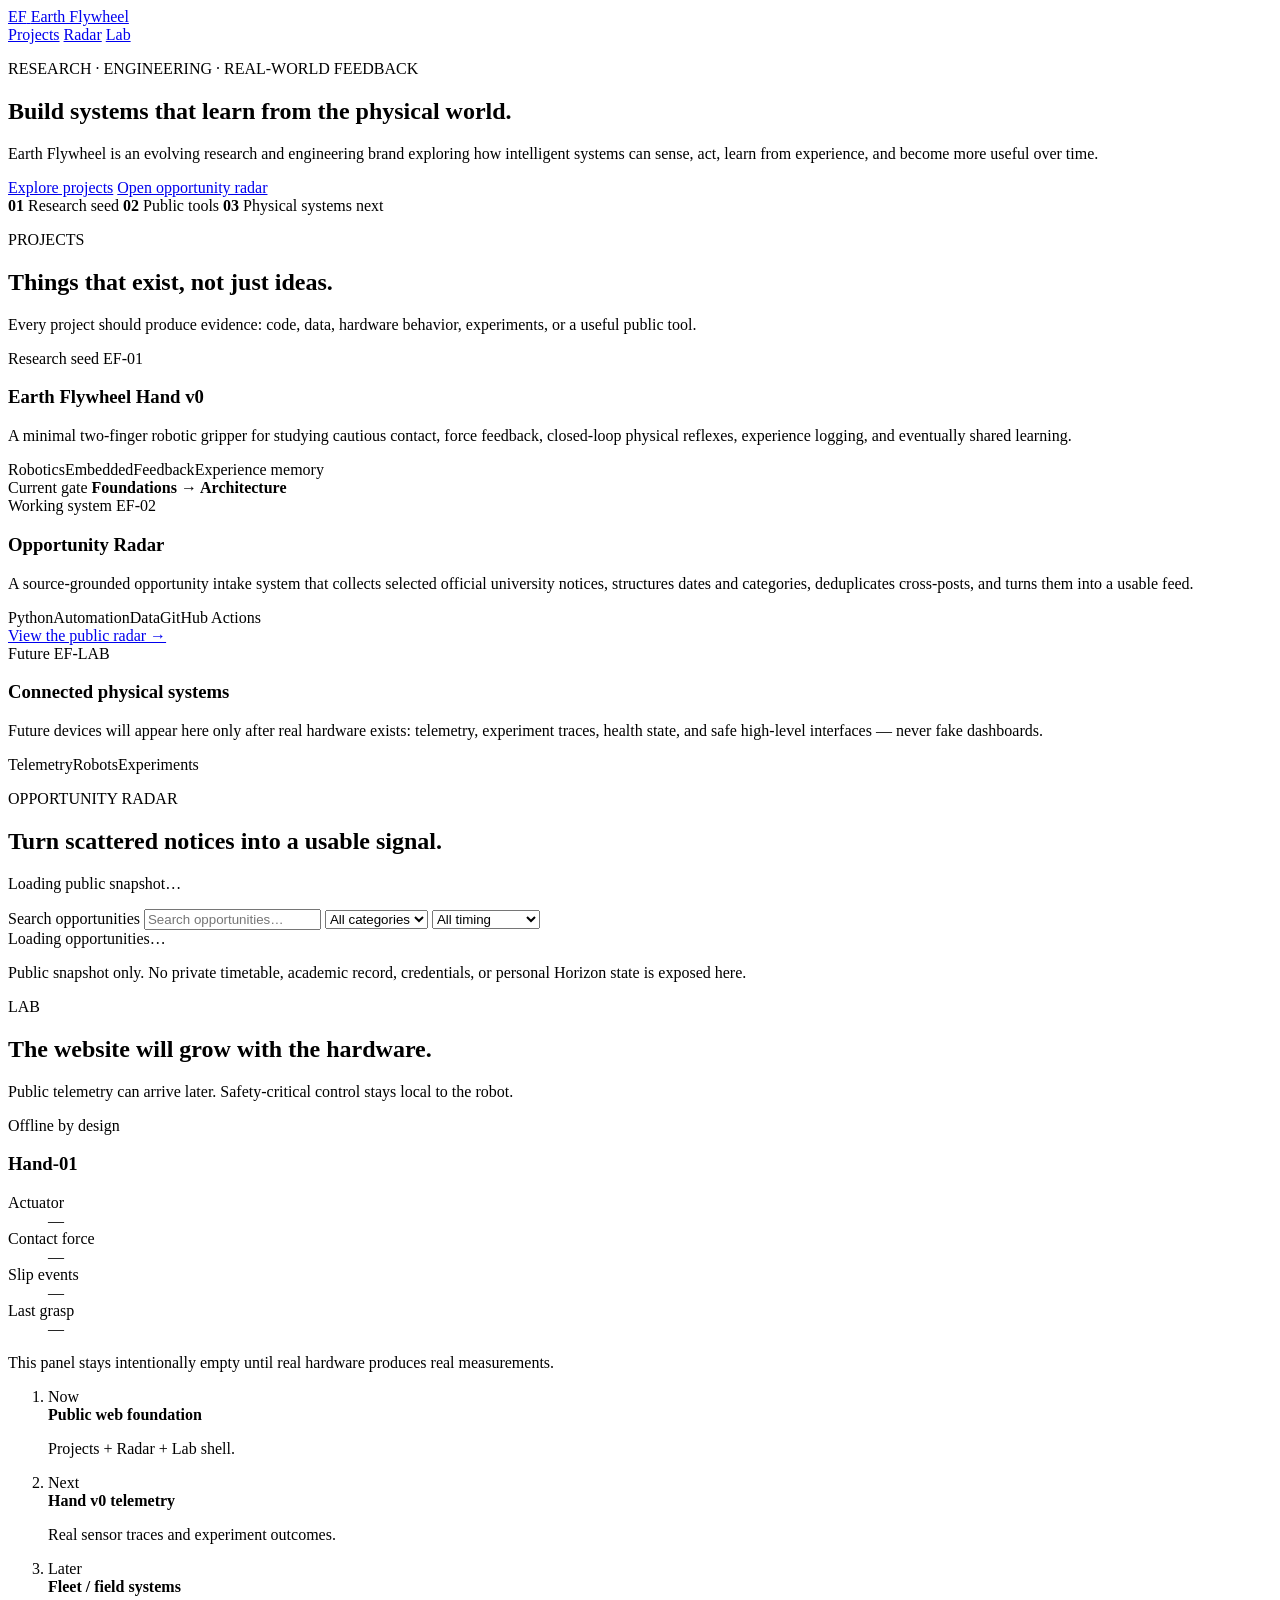
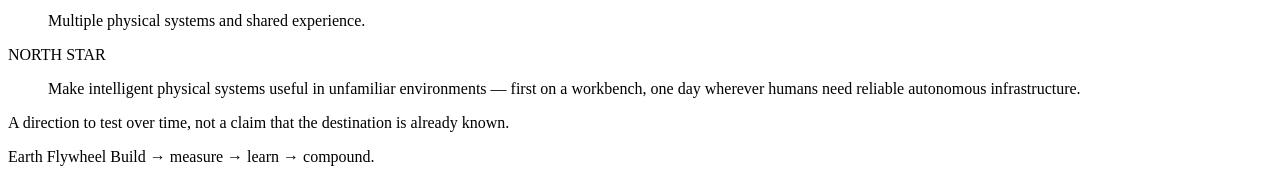
==== index.html @ 9d4ba628 "feat: add Earth Flywheel Web v0 home" ====
<!doctype html>
<html lang="en">
<head>
  <meta charset="utf-8">
  <meta name="viewport" content="width=device-width, initial-scale=1">
  <meta name="description" content="Earth Flywheel — building systems that learn from the physical world and compound experience over time.">
  <title>Earth Flywheel</title>
  <link rel="stylesheet" href="./styles.css">
</head>
<body>
  <div class="orb orb-a"></div>
  <div class="orb orb-b"></div>

  <header class="site-header">
    <a class="brand" href="#home" aria-label="Earth Flywheel home">
      <span class="brand-mark" aria-hidden="true">EF</span>
      <span>Earth Flywheel</span>
    </a>
    <nav aria-label="Primary navigation">
      <a href="#projects">Projects</a>
      <a href="#radar">Radar</a>
      <a href="#lab">Lab</a>
    </nav>
  </header>

  <main>
    <section id="home" class="hero">
      <p class="eyebrow">RESEARCH · ENGINEERING · REAL-WORLD FEEDBACK</p>
      <h1>Build systems that learn from the physical world.</h1>
      <p class="hero-copy">
        Earth Flywheel is an evolving research and engineering brand exploring how intelligent systems can
        sense, act, learn from experience, and become more useful over time.
      </p>
      <div class="hero-actions">
        <a class="button primary" href="#projects">Explore projects</a>
        <a class="button ghost" href="#radar">Open opportunity radar</a>
      </div>
      <div class="signal-row" aria-label="Current signals">
        <span><b>01</b> Research seed</span>
        <span><b>02</b> Public tools</span>
        <span><b>03</b> Physical systems next</span>
      </div>
    </section>

    <section id="projects" class="section">
      <div class="section-heading">
        <div>
          <p class="eyebrow">PROJECTS</p>
          <h2>Things that exist, not just ideas.</h2>
        </div>
        <p>Every project should produce evidence: code, data, hardware behavior, experiments, or a useful public tool.</p>
      </div>

      <div class="project-grid">
        <article class="project-card featured">
          <div class="project-topline">
            <span class="status research">Research seed</span>
            <span class="project-index">EF-01</span>
          </div>
          <h3>Earth Flywheel Hand v0</h3>
          <p>
            A minimal two-finger robotic gripper for studying cautious contact, force feedback,
            closed-loop physical reflexes, experience logging, and eventually shared learning.
          </p>
          <div class="tag-row">
            <span>Robotics</span><span>Embedded</span><span>Feedback</span><span>Experience memory</span>
          </div>
          <div class="project-progress">
            <div>
              <span>Current gate</span>
              <strong>Foundations → Architecture</strong>
            </div>
            <div class="progress-track" aria-label="Early research stage">
              <span style="width:18%"></span>
            </div>
          </div>
        </article>

        <article class="project-card">
          <div class="project-topline">
            <span class="status live">Working system</span>
            <span class="project-index">EF-02</span>
          </div>
          <h3>Opportunity Radar</h3>
          <p>
            A source-grounded opportunity intake system that collects selected official university notices,
            structures dates and categories, deduplicates cross-posts, and turns them into a usable feed.
          </p>
          <div class="tag-row">
            <span>Python</span><span>Automation</span><span>Data</span><span>GitHub Actions</span>
          </div>
          <a class="text-link" href="#radar">View the public radar →</a>
        </article>

        <article class="project-card muted-card">
          <div class="project-topline">
            <span class="status future">Future</span>
            <span class="project-index">EF-LAB</span>
          </div>
          <h3>Connected physical systems</h3>
          <p>
            Future devices will appear here only after real hardware exists: telemetry, experiment traces,
            health state, and safe high-level interfaces — never fake dashboards.
          </p>
          <div class="tag-row">
            <span>Telemetry</span><span>Robots</span><span>Experiments</span>
          </div>
        </article>
      </div>
    </section>

    <section id="radar" class="section radar-section">
      <div class="section-heading">
        <div>
          <p class="eyebrow">OPPORTUNITY RADAR</p>
          <h2>Turn scattered notices into a usable signal.</h2>
        </div>
        <p id="radarMeta">Loading public snapshot…</p>
      </div>

      <div class="radar-controls">
        <label class="search-box">
          <span class="sr-only">Search opportunities</span>
          <input id="radarSearch" type="search" placeholder="Search opportunities…" autocomplete="off">
        </label>
        <select id="radarCategory" aria-label="Filter by category">
          <option value="all">All categories</option>
        </select>
        <select id="radarTiming" aria-label="Filter by timing">
          <option value="all">All timing</option>
          <option value="open">Deadline open</option>
          <option value="dated">Has deadline</option>
        </select>
      </div>

      <div id="radarStats" class="radar-stats" aria-live="polite"></div>
      <div id="radarList" class="radar-list" aria-live="polite">
        <div class="empty-state">Loading opportunities…</div>
      </div>
      <p class="data-note">
        Public snapshot only. No private timetable, academic record, credentials, or personal Horizon state is exposed here.
      </p>
    </section>

    <section id="lab" class="section">
      <div class="section-heading">
        <div>
          <p class="eyebrow">LAB</p>
          <h2>The website will grow with the hardware.</h2>
        </div>
        <p>Public telemetry can arrive later. Safety-critical control stays local to the robot.</p>
      </div>

      <div class="lab-layout">
        <div class="lab-panel">
          <div class="lab-panel-header">
            <div>
              <span class="status future">Offline by design</span>
              <h3>Hand-01</h3>
            </div>
            <span class="device-dot" aria-hidden="true"></span>
          </div>
          <dl class="telemetry-grid">
            <div><dt>Actuator</dt><dd>—</dd></div>
            <div><dt>Contact force</dt><dd>—</dd></div>
            <div><dt>Slip events</dt><dd>—</dd></div>
            <div><dt>Last grasp</dt><dd>—</dd></div>
          </dl>
          <p class="lab-note">This panel stays intentionally empty until real hardware produces real measurements.</p>
        </div>

        <ol class="roadmap">
          <li class="active">
            <span>Now</span>
            <div><strong>Public web foundation</strong><p>Projects + Radar + Lab shell.</p></div>
          </li>
          <li>
            <span>Next</span>
            <div><strong>Hand v0 telemetry</strong><p>Real sensor traces and experiment outcomes.</p></div>
          </li>
          <li>
            <span>Later</span>
            <div><strong>Fleet / field systems</strong><p>Multiple physical systems and shared experience.</p></div>
          </li>
        </ol>
      </div>
    </section>

    <section class="section north-star">
      <p class="eyebrow">NORTH STAR</p>
      <blockquote>
        Make intelligent physical systems useful in unfamiliar environments — first on a workbench,
        one day wherever humans need reliable autonomous infrastructure.
      </blockquote>
      <p class="north-star-note">A direction to test over time, not a claim that the destination is already known.</p>
    </section>
  </main>

  <footer>
    <span>Earth Flywheel</span>
    <span>Build → measure → learn → compound.</span>
  </footer>

  <script src="./app.js" defer></script>
</body>
</html>
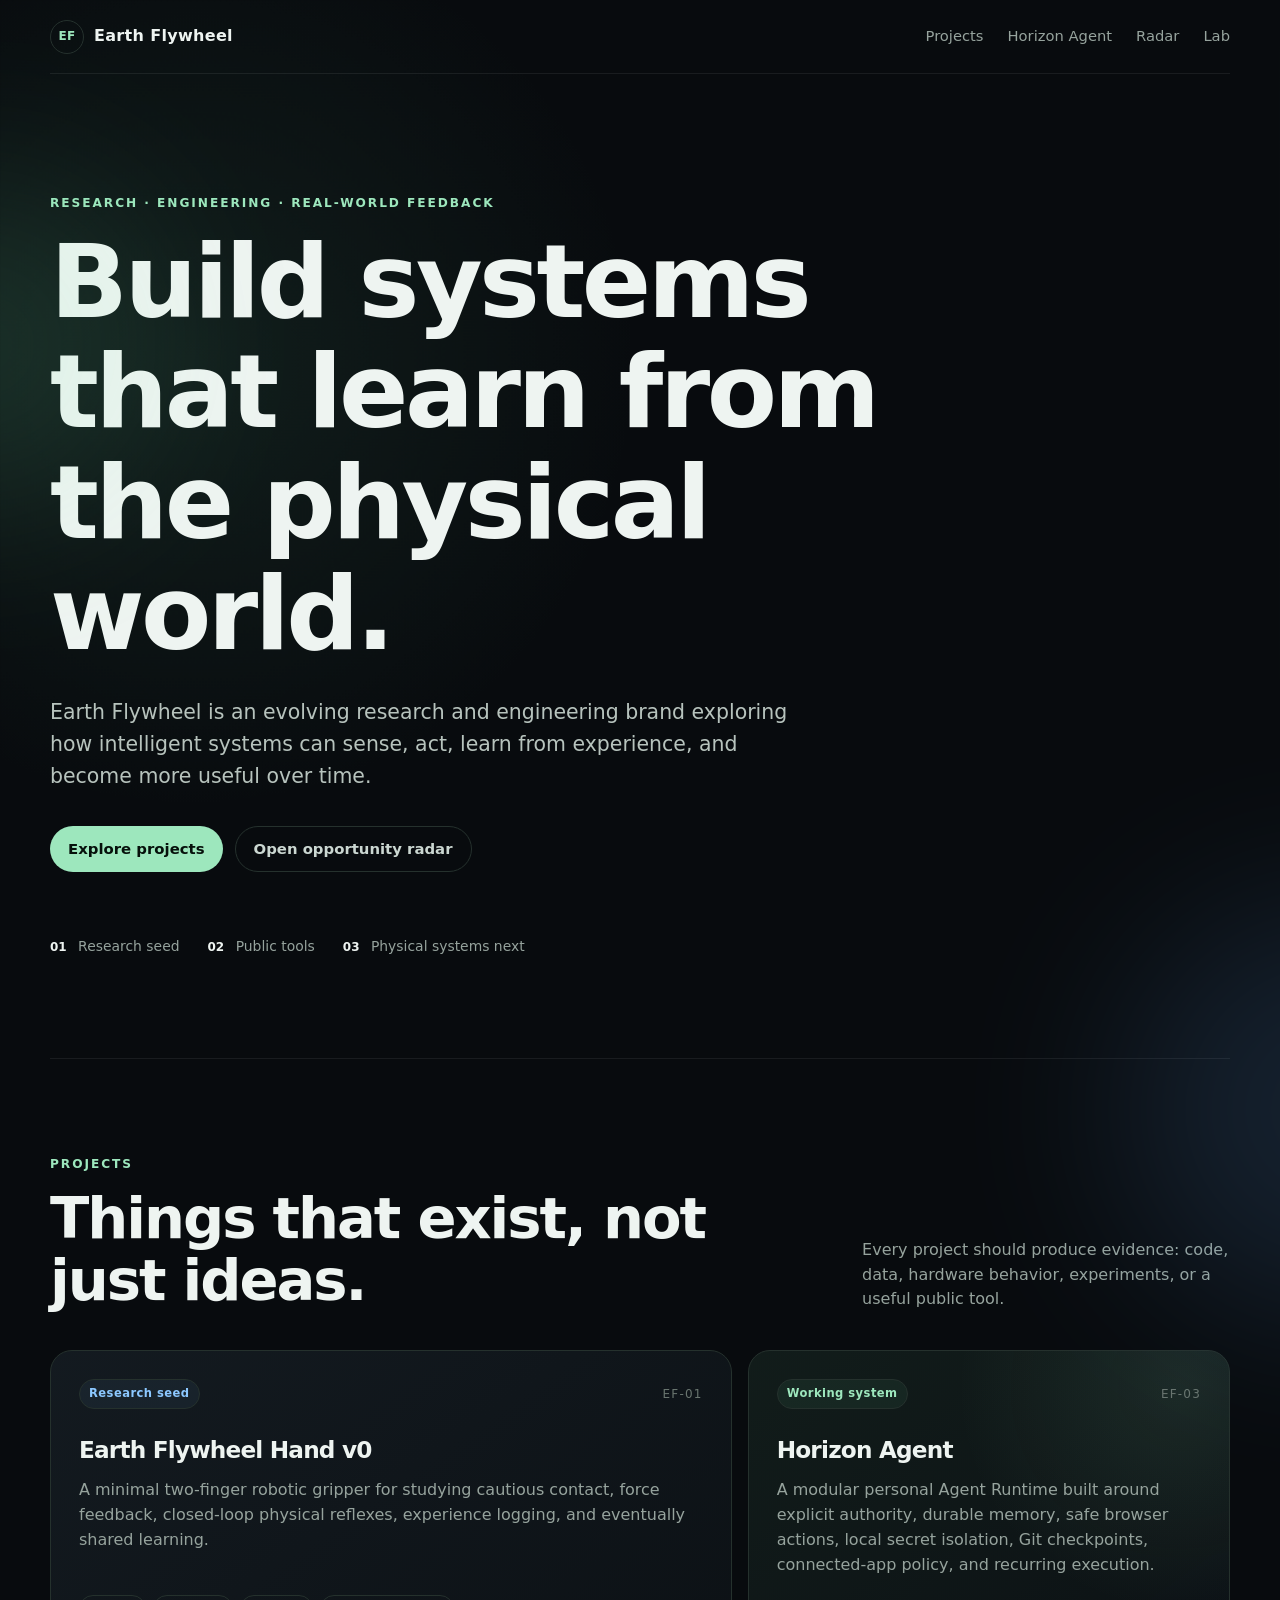
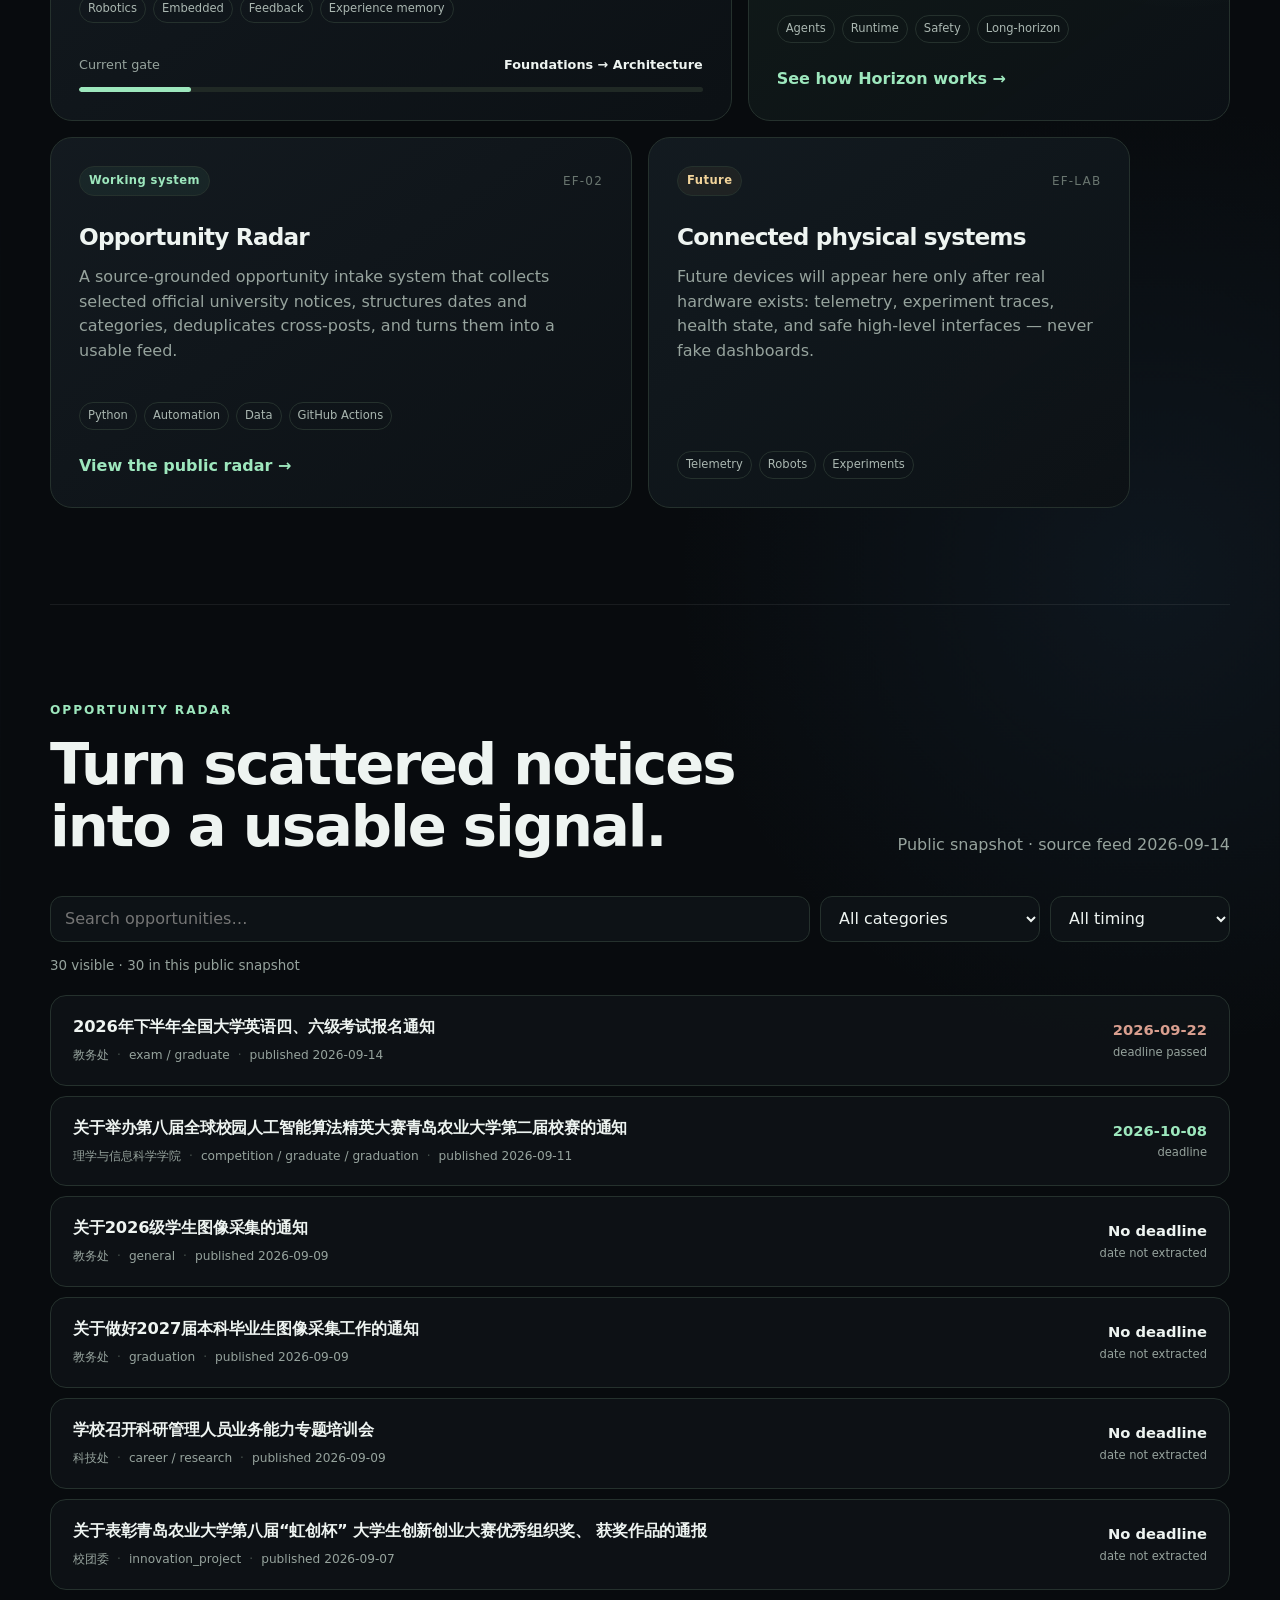
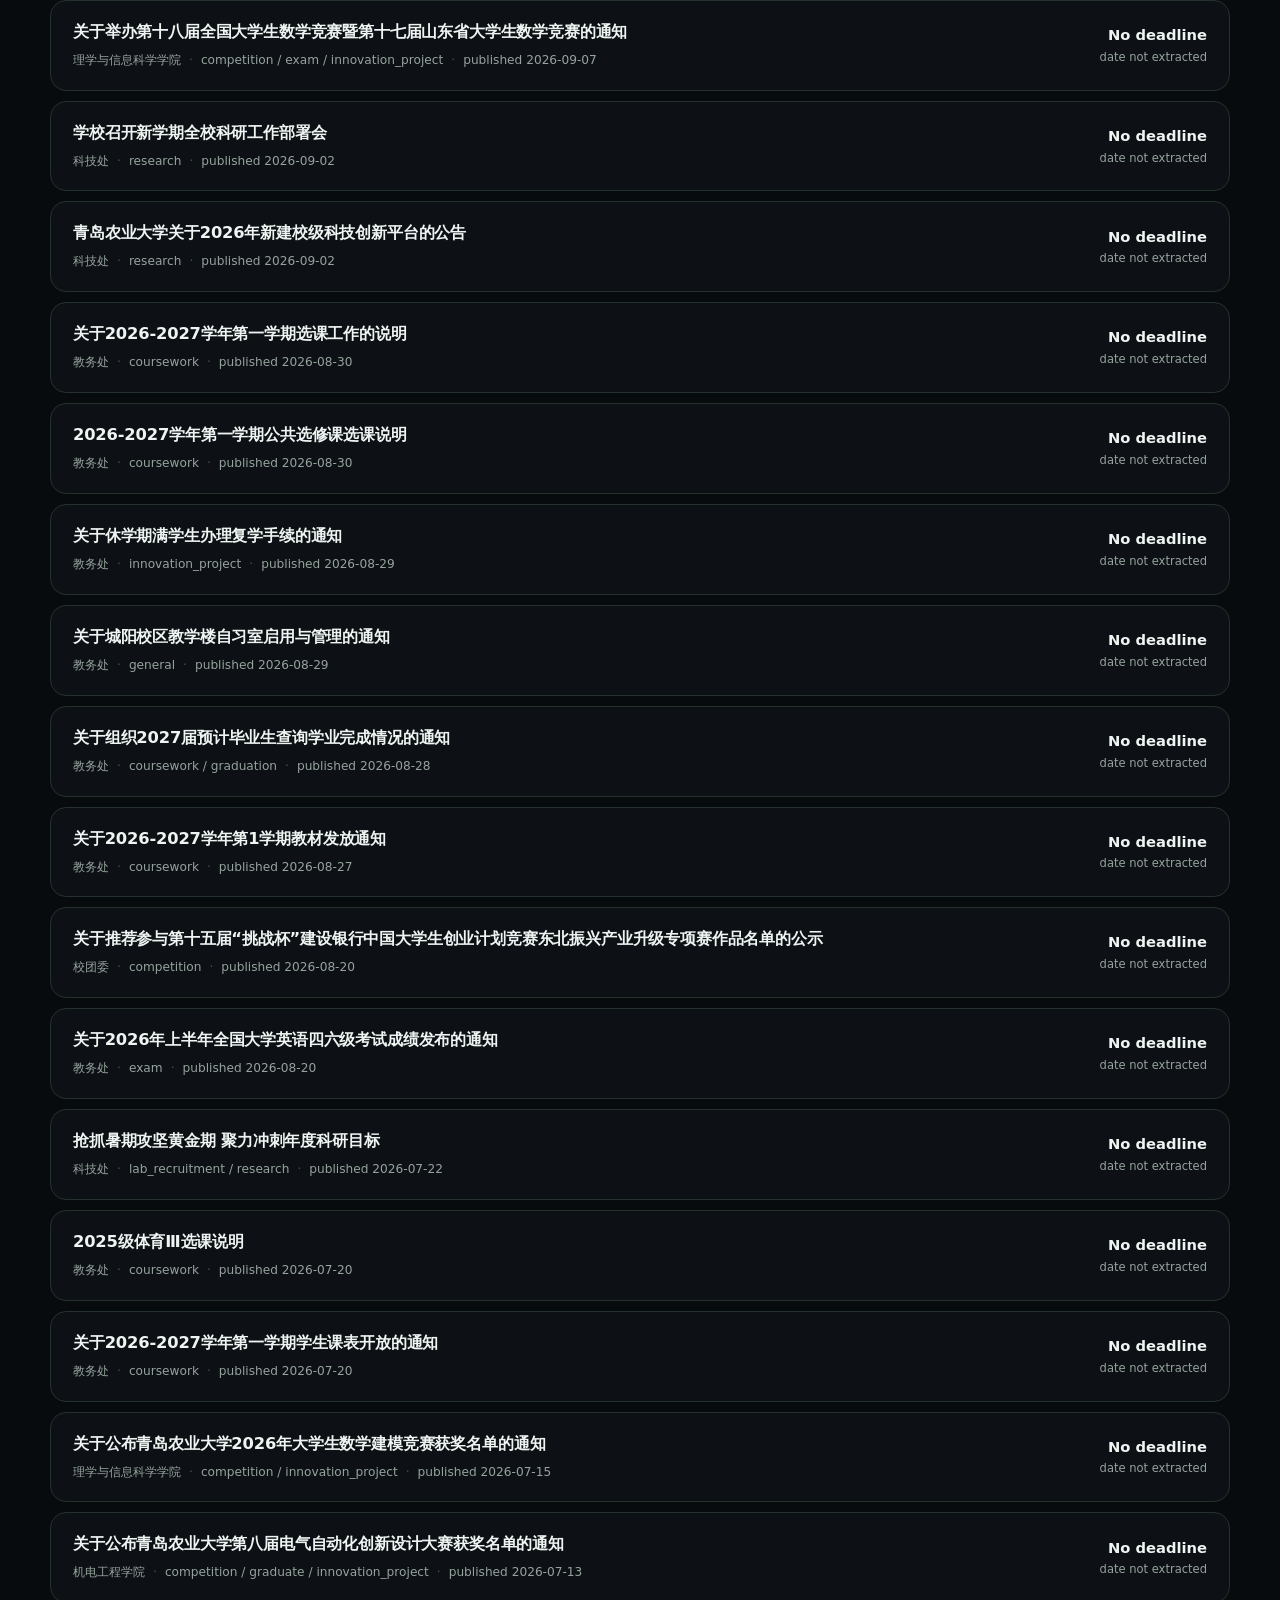
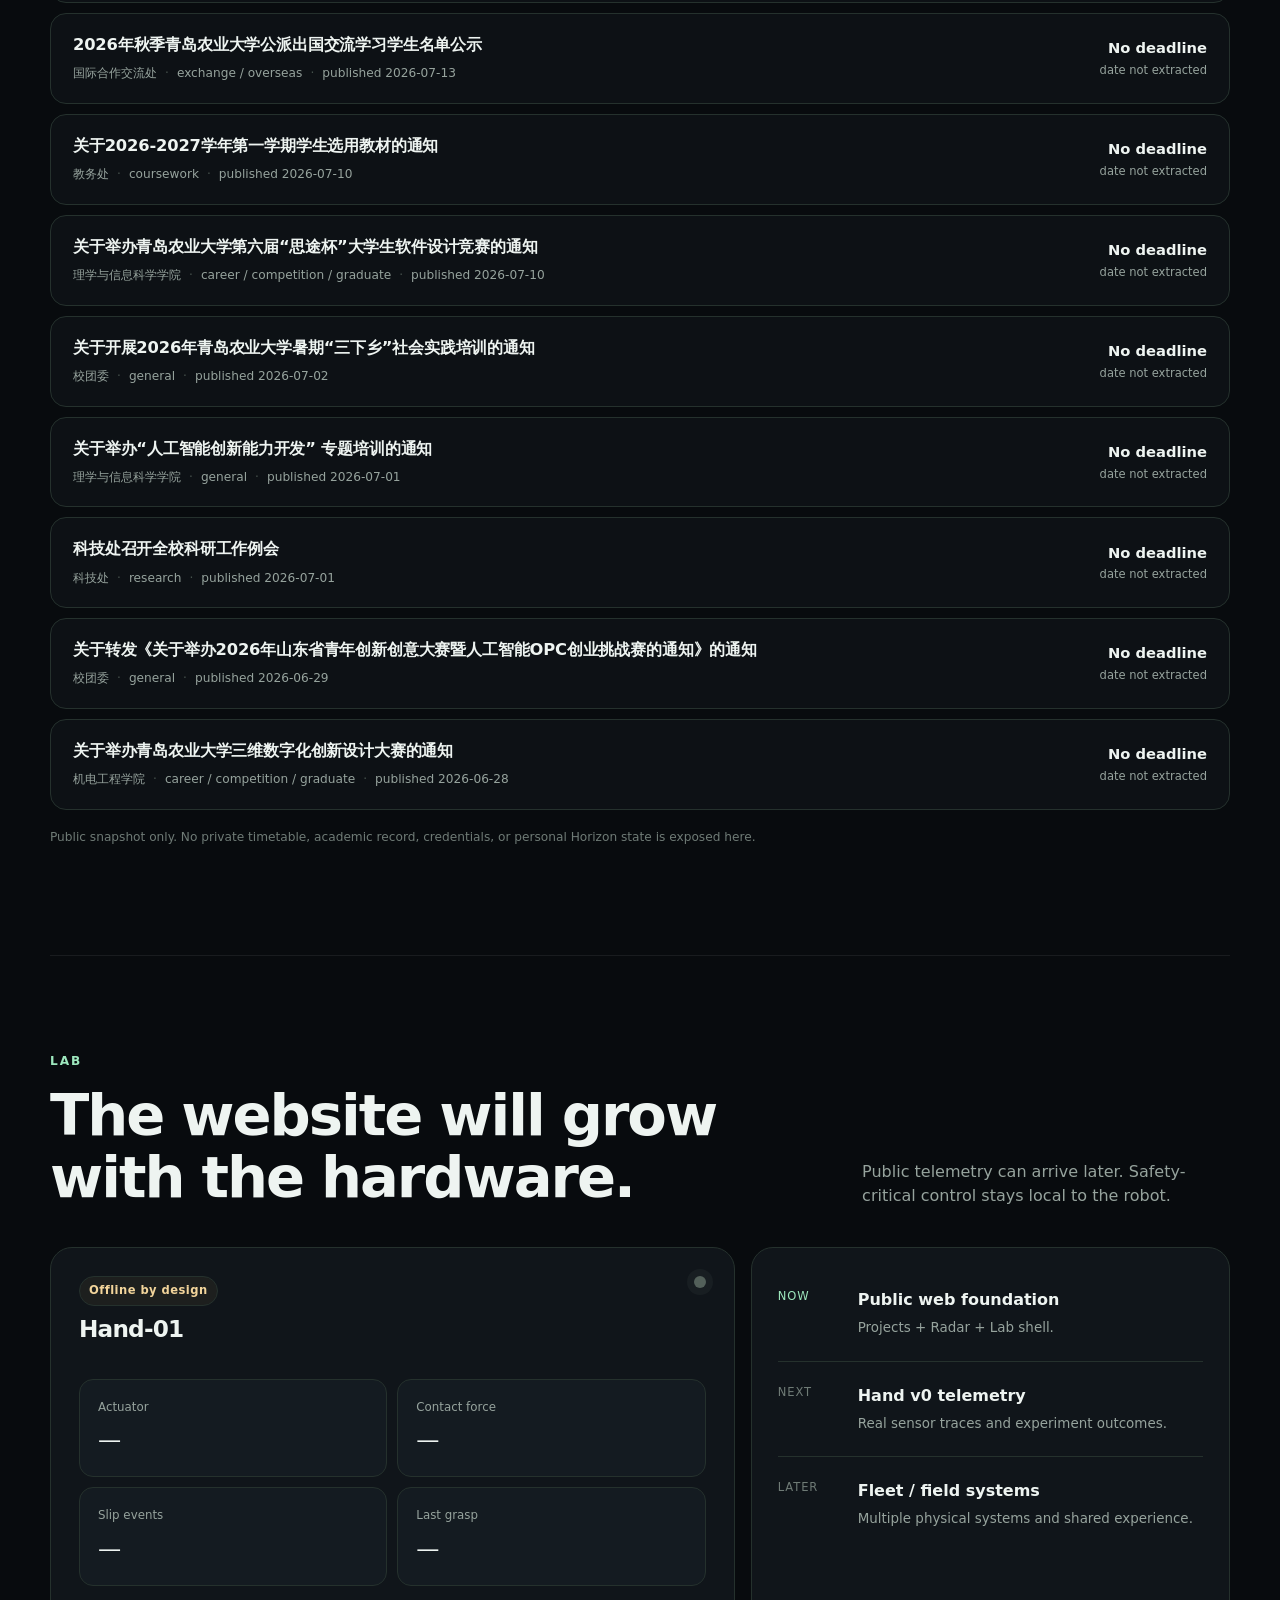
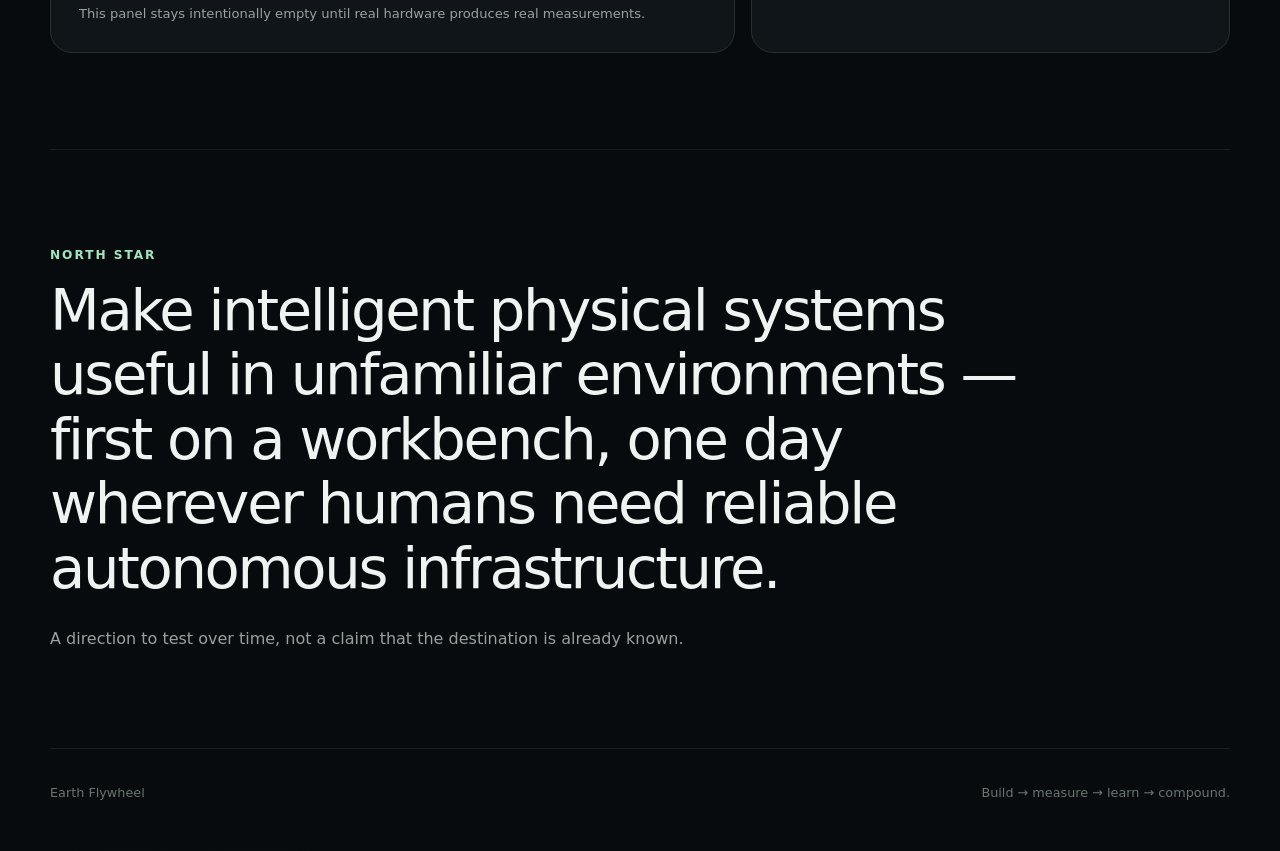
==== commit 0252d053: "Feature Horizon Agent on Earth Flywheel home" ====
--- a/index.html
+++ b/index.html
@@ -18,6 +18,7 @@
     </a>
     <nav aria-label="Primary navigation">
       <a href="#projects">Projects</a>
+      <a href="./horizon-agent.html">Horizon Agent</a>
       <a href="#radar">Radar</a>
       <a href="#lab">Lab</a>
     </nav>
@@ -74,6 +75,23 @@
               <span style="width:18%"></span>
             </div>
           </div>
+        </article>
+
+        <article class="project-card agent-project-card">
+          <div class="project-topline">
+            <span class="status live">Working system</span>
+            <span class="project-index">EF-03</span>
+          </div>
+          <h3>Horizon Agent</h3>
+          <p>
+            A modular personal Agent Runtime built around explicit authority, durable memory,
+            safe browser actions, local secret isolation, Git checkpoints, connected-app policy,
+            and recurring execution.
+          </p>
+          <div class="tag-row">
+            <span>Agents</span><span>Runtime</span><span>Safety</span><span>Long-horizon</span>
+          </div>
+          <a class="text-link" href="./horizon-agent.html">See how Horizon works →</a>
         </article>
 
         <article class="project-card">
--- a/styles.css
+++ b/styles.css
@@ -0,0 +1,466 @@
+:root{
+  --bg:#080b0e;
+  --panel:#10151a;
+  --panel-2:#141b21;
+  --text:#eef4f1;
+  --muted:#96a39d;
+  --line:#25312d;
+  --accent:#9de7bd;
+  --accent-2:#8cc8ff;
+  --warm:#f2d49b;
+  --max:1180px;
+}
+*{box-sizing:border-box}
+html{scroll-behavior:smooth}
+body{
+  margin:0;
+  min-width:320px;
+  background:
+    radial-gradient(circle at 15% 5%,rgba(97,198,150,.10),transparent 28rem),
+    radial-gradient(circle at 90% 30%,rgba(85,157,220,.08),transparent 30rem),
+    var(--bg);
+  color:var(--text);
+  font-family:Inter,ui-sans-serif,system-ui,-apple-system,BlinkMacSystemFont,"Segoe UI",sans-serif;
+  line-height:1.55;
+}
+a{color:inherit}
+.orb{position:absolute;pointer-events:none;border-radius:50%;filter:blur(90px);opacity:.13}
+.orb-a{width:330px;height:330px;background:#75e6a8;top:180px;left:-180px}
+.orb-b{width:420px;height:420px;background:#6aaeff;top:900px;right:-260px}
+.site-header{
+  width:min(var(--max),calc(100% - 32px));
+  margin:0 auto;
+  min-height:74px;
+  display:flex;
+  align-items:center;
+  justify-content:space-between;
+  gap:20px;
+  border-bottom:1px solid rgba(255,255,255,.07);
+}
+.brand{display:flex;align-items:center;gap:10px;text-decoration:none;font-weight:700;letter-spacing:.02em}
+.brand-mark{
+  width:34px;height:34px;display:grid;place-items:center;
+  border:1px solid var(--line);border-radius:50%;
+  color:var(--accent);font-size:.75rem;
+}
+nav{display:flex;gap:24px;flex-wrap:wrap}
+nav a{color:var(--muted);text-decoration:none;font-size:.92rem}
+nav a:hover{color:var(--text)}
+main{width:min(var(--max),calc(100% - 32px));margin:0 auto}
+.hero{padding:120px 0 100px;max-width:920px}
+.eyebrow{margin:0 0 14px;color:var(--accent);font-size:.76rem;font-weight:800;letter-spacing:.16em}
+h1,h2,h3{margin:0;line-height:1.08;letter-spacing:-.035em}
+h1{font-size:clamp(3rem,8vw,6.9rem);max-width:1000px}
+h2{font-size:clamp(2rem,4.5vw,4rem)}
+h3{font-size:1.45rem}
+.hero-copy{max-width:760px;margin:28px 0 0;color:#b7c3bd;font-size:clamp(1.05rem,2vw,1.28rem)}
+.hero-actions{display:flex;gap:12px;flex-wrap:wrap;margin-top:34px}
+.button{
+  display:inline-flex;align-items:center;justify-content:center;
+  min-height:46px;padding:0 18px;border-radius:999px;text-decoration:none;font-weight:700;font-size:.93rem;
+}
+.button.primary{background:var(--accent);color:#06100b}
+.button.ghost{border:1px solid var(--line);color:#cbd7d1}
+.signal-row{display:flex;gap:28px;flex-wrap:wrap;margin-top:64px;color:var(--muted);font-size:.87rem}
+.signal-row b{color:var(--text);margin-right:7px;font-size:.75rem}
+.section{padding:96px 0;border-top:1px solid rgba(255,255,255,.07)}
+.section-heading{
+  display:grid;grid-template-columns:minmax(0,1.35fr) minmax(260px,.65fr);
+  gap:48px;align-items:end;margin-bottom:38px
+}
+.section-heading>p{margin:0;color:var(--muted);max-width:480px;justify-self:end}
+.project-grid{display:grid;grid-template-columns:repeat(12,1fr);gap:16px}
+.project-card{
+  grid-column:span 6;min-height:310px;padding:28px;border:1px solid var(--line);
+  background:linear-gradient(145deg,rgba(20,27,33,.94),rgba(12,17,21,.96));
+  border-radius:22px;display:flex;flex-direction:column;
+}
+.project-card.featured{grid-column:span 7}
+.project-card.muted-card{grid-column:span 5}
+.project-topline{display:flex;justify-content:space-between;gap:12px;align-items:center;margin-bottom:28px}
+.project-index{font-size:.75rem;color:#69756f;letter-spacing:.1em}
+.status{
+  display:inline-flex;align-items:center;width:max-content;border-radius:999px;
+  padding:5px 9px;font-size:.72rem;font-weight:800;letter-spacing:.04em;border:1px solid var(--line)
+}
+.status.live{color:var(--accent);background:rgba(86,194,137,.08)}
+.status.research{color:var(--accent-2);background:rgba(86,148,194,.08)}
+.status.future{color:var(--warm);background:rgba(194,155,86,.07)}
+.project-card>p{color:var(--muted);max-width:650px}
+.tag-row{display:flex;gap:7px;flex-wrap:wrap;margin-top:auto;padding-top:22px}
+.tag-row span{font-size:.72rem;color:#aab7b1;border:1px solid var(--line);border-radius:999px;padding:4px 8px}
+.text-link{margin-top:24px;color:var(--accent);text-decoration:none;font-weight:700}
+.project-progress{margin-top:auto;padding-top:28px}
+.project-progress>div:first-child{display:flex;justify-content:space-between;gap:12px;color:var(--muted);font-size:.8rem}
+.project-progress strong{color:var(--text)}
+.progress-track{height:5px;background:#202925;border-radius:999px;margin-top:12px;overflow:hidden}
+.progress-track span{display:block;height:100%;background:var(--accent);border-radius:inherit}
+.radar-section{position:relative}
+.radar-controls{display:grid;grid-template-columns:1fr 220px 180px;gap:10px;margin-bottom:14px}
+.search-box input,.radar-controls select{
+  width:100%;height:46px;border-radius:12px;border:1px solid var(--line);
+  background:#0d1216;color:var(--text);padding:0 14px;font:inherit
+}
+.radar-controls select{padding-right:28px}
+.search-box input:focus,.radar-controls select:focus{outline:2px solid rgba(157,231,189,.35);border-color:var(--accent)}
+.radar-stats{color:var(--muted);font-size:.84rem;margin:12px 0 18px}
+.radar-list{display:grid;gap:10px}
+.radar-item{
+  display:grid;grid-template-columns:minmax(0,1fr) auto;gap:22px;
+  padding:20px 22px;border:1px solid var(--line);border-radius:16px;background:rgba(15,20,24,.78)
+}
+.radar-item h3{font-size:1.02rem;line-height:1.35;letter-spacing:-.01em}
+.radar-item h3 a{text-decoration:none}
+.radar-item h3 a:hover{text-decoration:underline}
+.radar-item-meta{display:flex;gap:8px;flex-wrap:wrap;color:var(--muted);font-size:.76rem;margin-top:8px}
+.radar-item-meta span:not(:last-child)::after{content:"·";margin-left:8px;color:#46524d}
+.deadline{align-self:center;min-width:120px;text-align:right}
+.deadline strong{display:block;font-size:.92rem}
+.deadline span{display:block;color:var(--muted);font-size:.72rem;margin-top:2px}
+.deadline.open strong{color:var(--accent)}
+.deadline.overdue strong{color:#d99f8f}
+.empty-state{padding:32px;border:1px dashed var(--line);border-radius:16px;color:var(--muted);text-align:center}
+.data-note{color:#6f7b76;font-size:.76rem;margin-top:18px}
+.lab-layout{display:grid;grid-template-columns:minmax(0,1fr) minmax(320px,.7fr);gap:16px}
+.lab-panel,.roadmap{border:1px solid var(--line);background:var(--panel);border-radius:22px}
+.lab-panel{padding:28px}
+.lab-panel-header{display:flex;justify-content:space-between;align-items:flex-start;gap:20px}
+.lab-panel-header h3{margin-top:10px}
+.device-dot{width:12px;height:12px;border-radius:50%;background:#53605a;box-shadow:0 0 0 7px rgba(83,96,90,.12)}
+.telemetry-grid{display:grid;grid-template-columns:repeat(2,1fr);gap:10px;margin:38px 0 0}
+.telemetry-grid div{padding:18px;border:1px solid var(--line);border-radius:14px;background:var(--panel-2)}
+.telemetry-grid dt{font-size:.74rem;color:var(--muted)}
+.telemetry-grid dd{font-size:1.45rem;margin:6px 0 0}
+.lab-note{color:var(--muted);font-size:.82rem;margin:18px 0 0}
+.roadmap{list-style:none;margin:0;padding:18px 26px}
+.roadmap li{display:grid;grid-template-columns:64px 1fr;gap:16px;padding:22px 0;border-bottom:1px solid var(--line)}
+.roadmap li:last-child{border-bottom:0}
+.roadmap li>span{font-size:.72rem;color:#6f7b76;text-transform:uppercase;letter-spacing:.08em}
+.roadmap li.active>span{color:var(--accent)}
+.roadmap p{margin:5px 0 0;color:var(--muted);font-size:.84rem}
+.north-star blockquote{
+  margin:0;max-width:1000px;font-size:clamp(1.8rem,4.5vw,4rem);
+  line-height:1.12;letter-spacing:-.04em
+}
+.north-star-note{max-width:650px;margin:26px 0 0;color:var(--muted)}
+footer{
+  width:min(var(--max),calc(100% - 32px));margin:0 auto;padding:34px 0 48px;
+  display:flex;justify-content:space-between;gap:20px;color:#69756f;font-size:.8rem;border-top:1px solid rgba(255,255,255,.07)
+}
+.sr-only{position:absolute;width:1px;height:1px;padding:0;margin:-1px;overflow:hidden;clip:rect(0,0,0,0);white-space:nowrap;border:0}
+@media(max-width:820px){
+  .site-header{align-items:flex-start;padding:20px 0}
+  nav{gap:14px}
+  .hero{padding:86px 0 76px}
+  .section{padding:72px 0}
+  .section-heading{grid-template-columns:1fr;gap:14px}
+  .section-heading>p{justify-self:start}
+  .project-card,.project-card.featured,.project-card.muted-card{grid-column:1/-1}
+  .radar-controls{grid-template-columns:1fr 1fr}
+  .search-box{grid-column:1/-1}
+  .lab-layout{grid-template-columns:1fr}
+}
+@media(max-width:560px){
+  .site-header{display:block}
+  nav{margin-top:18px}
+  h1{font-size:clamp(2.75rem,15vw,4.6rem)}
+  .signal-row{display:grid;gap:9px;margin-top:48px}
+  .radar-controls{grid-template-columns:1fr}
+  .search-box{grid-column:auto}
+  .radar-item{grid-template-columns:1fr}
+  .deadline{text-align:left}
+  .telemetry-grid{grid-template-columns:1fr 1fr}
+  footer{display:grid}
+}
+@media(prefers-reduced-motion:reduce){html{scroll-behavior:auto}}
+
+
+/* Horizon Agent / EF-03 */
+.agent-project-card{grid-column:span 5}
+.agent-project-card{
+  background:
+    radial-gradient(circle at 90% 10%,rgba(157,231,189,.09),transparent 14rem),
+    linear-gradient(145deg,rgba(18,29,27,.97),rgba(12,17,21,.96));
+}
+.agent-page .agent-hero{max-width:none;padding-bottom:82px}
+.agent-page .agent-hero h1{max-width:1120px}
+.agent-lede{max-width:900px}
+.agent-proof-grid{
+  display:grid;
+  grid-template-columns:repeat(4,1fr);
+  gap:10px;
+  margin-top:58px;
+}
+.agent-proof-grid>div{
+  min-height:118px;
+  padding:19px 20px;
+  border:1px solid var(--line);
+  border-radius:16px;
+  background:rgba(14,19,23,.78);
+}
+.agent-proof-grid strong{
+  display:block;
+  font-size:clamp(1.8rem,4vw,3rem);
+  line-height:1;
+  letter-spacing:-.05em;
+}
+.agent-proof-grid span{
+  display:block;
+  margin-top:10px;
+  color:var(--muted);
+  font-size:.78rem;
+}
+.compare-grid{
+  display:grid;
+  grid-template-columns:repeat(2,1fr);
+  gap:16px;
+}
+.compare-card{
+  min-height:300px;
+  padding:28px;
+  border:1px solid var(--line);
+  border-radius:22px;
+  background:rgba(14,19,23,.78);
+}
+.compare-card.accent-card{
+  background:
+    radial-gradient(circle at 90% 10%,rgba(157,231,189,.08),transparent 16rem),
+    rgba(14,19,23,.82);
+  border-color:#335044;
+}
+.compare-kicker{
+  margin:0 0 24px;
+  color:var(--muted);
+  font-size:.75rem;
+  font-weight:800;
+  letter-spacing:.12em;
+  text-transform:uppercase;
+}
+.clean-list{
+  margin:24px 0 0;
+  padding:0;
+  list-style:none;
+  display:grid;
+  gap:12px;
+}
+.clean-list li{
+  position:relative;
+  padding-left:20px;
+  color:#b4c0ba;
+}
+.clean-list li::before{
+  content:"";
+  position:absolute;
+  left:0;
+  top:.68em;
+  width:7px;
+  height:7px;
+  border-radius:50%;
+  background:var(--accent);
+}
+.principle-callout{
+  margin-top:16px;
+  padding:26px 28px;
+  border:1px solid #365044;
+  border-radius:18px;
+  background:rgba(75,137,104,.08);
+}
+.principle-callout p{
+  margin:0 0 5px;
+  color:var(--accent);
+  font-size:.74rem;
+  font-weight:800;
+  letter-spacing:.1em;
+  text-transform:uppercase;
+}
+.principle-callout strong{font-size:clamp(1.1rem,2.4vw,1.55rem)}
+.architecture-shell{
+  padding:26px;
+  border:1px solid var(--line);
+  border-radius:24px;
+  background:rgba(10,14,17,.68);
+}
+.architecture-flow{
+  display:grid;
+  justify-items:center;
+  margin:8px auto 30px;
+  max-width:720px;
+}
+.arch-node{
+  width:min(100%,620px);
+  padding:18px 22px;
+  text-align:center;
+  border:1px solid var(--line);
+  border-radius:16px;
+  background:var(--panel);
+}
+.arch-node span,
+.module-grid article>span,
+.next-track-grid span{
+  display:block;
+  color:var(--accent);
+  font-size:.68rem;
+  font-weight:800;
+  letter-spacing:.12em;
+}
+.arch-node strong{display:block;margin-top:3px;font-size:1.3rem}
+.arch-node small{display:block;margin-top:5px;color:var(--muted)}
+.arch-node.human{border-color:#4b4938}
+.arch-node.core{border-color:#334c5d}
+.arch-node.policy{border-color:#365044}
+.arch-arrow{padding:6px;color:#66736d}
+.module-grid{
+  display:grid;
+  grid-template-columns:repeat(3,1fr);
+  gap:10px;
+}
+.module-grid article,
+.feature-grid article{
+  padding:22px;
+  border:1px solid var(--line);
+  border-radius:16px;
+  background:var(--panel);
+}
+.module-grid strong{
+  display:block;
+  margin-top:7px;
+  font-size:1rem;
+}
+.module-grid p,
+.feature-grid p,
+.next-track-grid p{
+  margin:9px 0 0;
+  color:var(--muted);
+  font-size:.86rem;
+}
+.capability-list{
+  display:grid;
+  gap:8px;
+}
+.capability-list article{
+  display:grid;
+  grid-template-columns:64px 1fr;
+  gap:18px;
+  align-items:start;
+  padding:22px 24px;
+  border:1px solid var(--line);
+  border-radius:16px;
+  background:rgba(14,19,23,.72);
+}
+.cap-index{
+  width:42px;
+  height:42px;
+  display:grid;
+  place-items:center;
+  border-radius:50%;
+  border:1px solid var(--line);
+  color:var(--accent);
+  font-size:.72rem;
+  font-weight:800;
+}
+.capability-list h3{font-size:1.05rem;letter-spacing:-.015em}
+.capability-list p{margin:7px 0 0;color:var(--muted);font-size:.88rem}
+.safety-grid{
+  display:grid;
+  grid-template-columns:repeat(3,1fr);
+  gap:10px;
+}
+.safety-grid>div{
+  min-height:150px;
+  padding:22px;
+  border:1px solid var(--line);
+  border-radius:16px;
+  background:var(--panel);
+}
+.safety-grid strong{display:block;font-size:1rem}
+.safety-grid span{display:block;margin-top:9px;color:var(--muted);font-size:.86rem}
+.phase-timeline{
+  list-style:none;
+  margin:0;
+  padding:0;
+  display:grid;
+  gap:8px;
+}
+.phase-timeline li{
+  display:grid;
+  grid-template-columns:58px minmax(0,1fr) auto;
+  gap:18px;
+  align-items:center;
+  padding:20px 22px;
+  border:1px solid var(--line);
+  border-radius:16px;
+  background:rgba(14,19,23,.74);
+}
+.phase-number{
+  color:#6f7b76;
+  font-size:.78rem;
+  font-weight:800;
+  letter-spacing:.08em;
+}
+.phase-timeline h3{font-size:1.03rem;letter-spacing:-.015em}
+.phase-timeline p{margin:6px 0 0;color:var(--muted);font-size:.84rem}
+.phase-state{
+  padding:5px 8px;
+  border:1px solid #365044;
+  border-radius:999px;
+  color:var(--accent);
+  background:rgba(86,194,137,.07);
+  font-size:.67rem;
+  font-weight:900;
+  letter-spacing:.08em;
+}
+.release-gate{
+  display:grid;
+  grid-template-columns:2fr repeat(3,1fr);
+  gap:10px;
+  margin-top:16px;
+}
+.release-gate>div{
+  min-height:112px;
+  padding:20px;
+  border:1px solid var(--line);
+  border-radius:16px;
+  background:var(--panel);
+}
+.release-gate>div:first-child{border-color:#365044}
+.release-gate span{display:block;color:var(--muted);font-size:.7rem;letter-spacing:.08em}
+.release-gate strong{display:block;margin-top:5px;color:var(--accent);font-size:2.1rem}
+.release-gate b{display:block;font-size:2rem}
+.feature-grid{
+  display:grid;
+  grid-template-columns:repeat(3,1fr);
+  gap:10px;
+}
+.feature-grid h3{font-size:1rem;letter-spacing:-.015em}
+.agent-next blockquote{max-width:1080px}
+.next-track-grid{
+  display:grid;
+  grid-template-columns:repeat(3,1fr);
+  gap:10px;
+  margin-top:38px;
+}
+.next-track-grid>div{
+  padding:22px;
+  border:1px solid var(--line);
+  border-radius:16px;
+  background:var(--panel);
+}
+.next-track-grid strong{display:block;margin-top:7px;font-size:1.08rem}
+
+@media(max-width:900px){
+  .agent-proof-grid{grid-template-columns:repeat(2,1fr)}
+  .module-grid,.safety-grid,.feature-grid,.next-track-grid{grid-template-columns:repeat(2,1fr)}
+  .agent-project-card{grid-column:1/-1}
+}
+@media(max-width:680px){
+  .compare-grid,
+  .module-grid,
+  .safety-grid,
+  .feature-grid,
+  .next-track-grid,
+  .release-gate{grid-template-columns:1fr}
+  .phase-timeline li{grid-template-columns:42px 1fr}
+  .phase-state{grid-column:2;justify-self:start}
+  .capability-list article{grid-template-columns:48px 1fr;padding:18px}
+  .architecture-shell{padding:16px}
+}
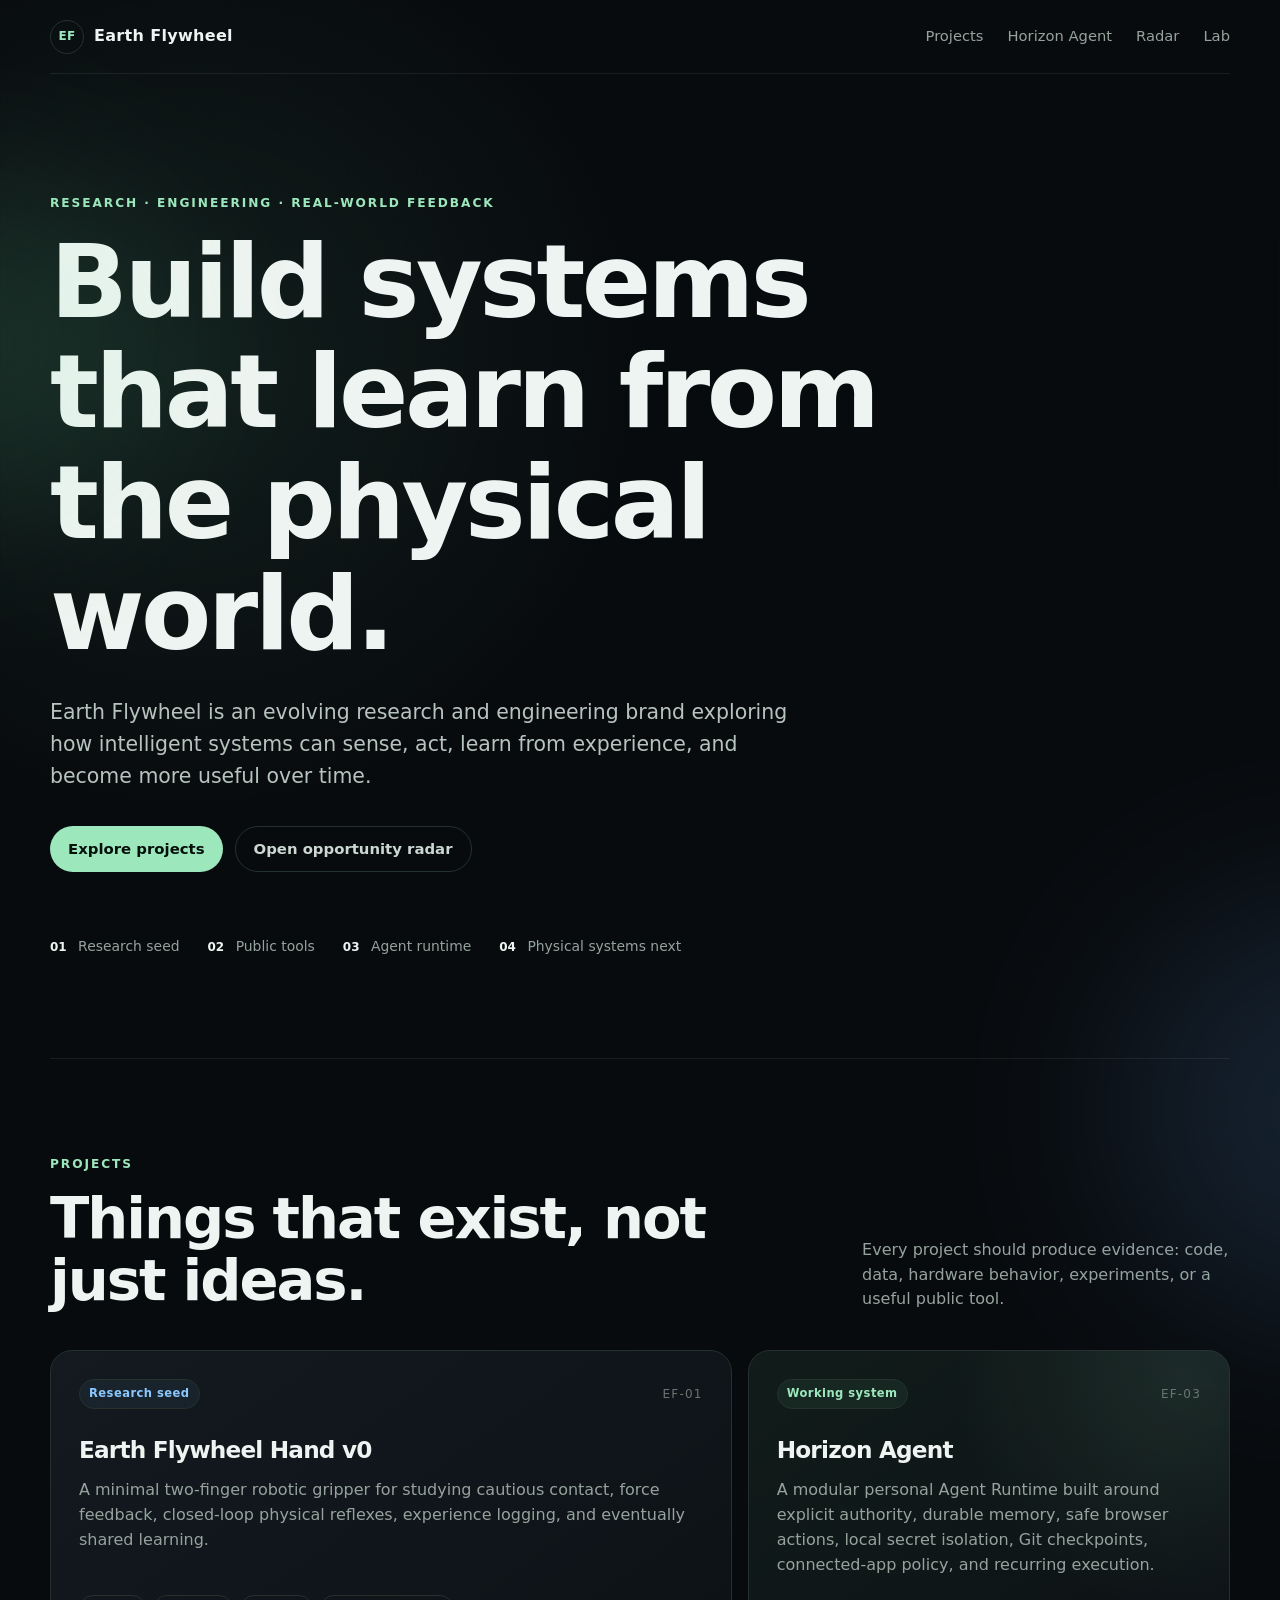
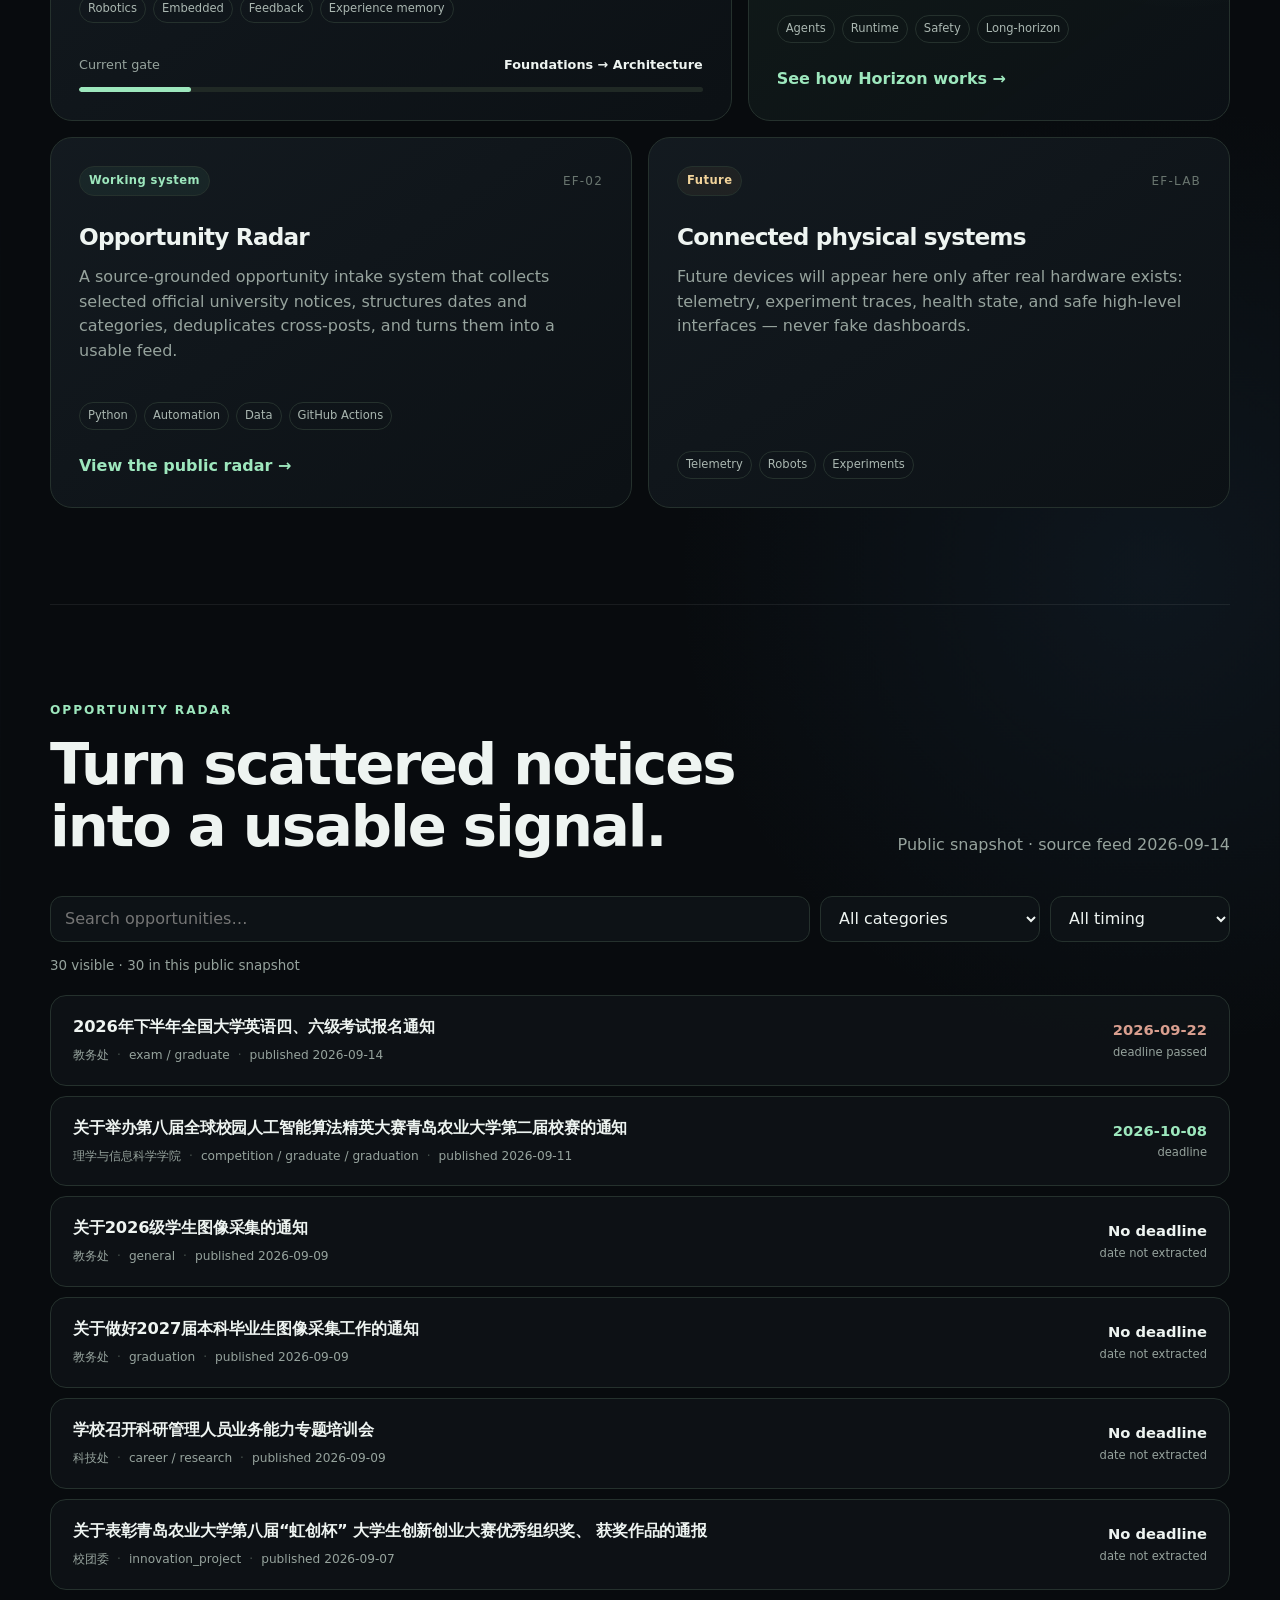
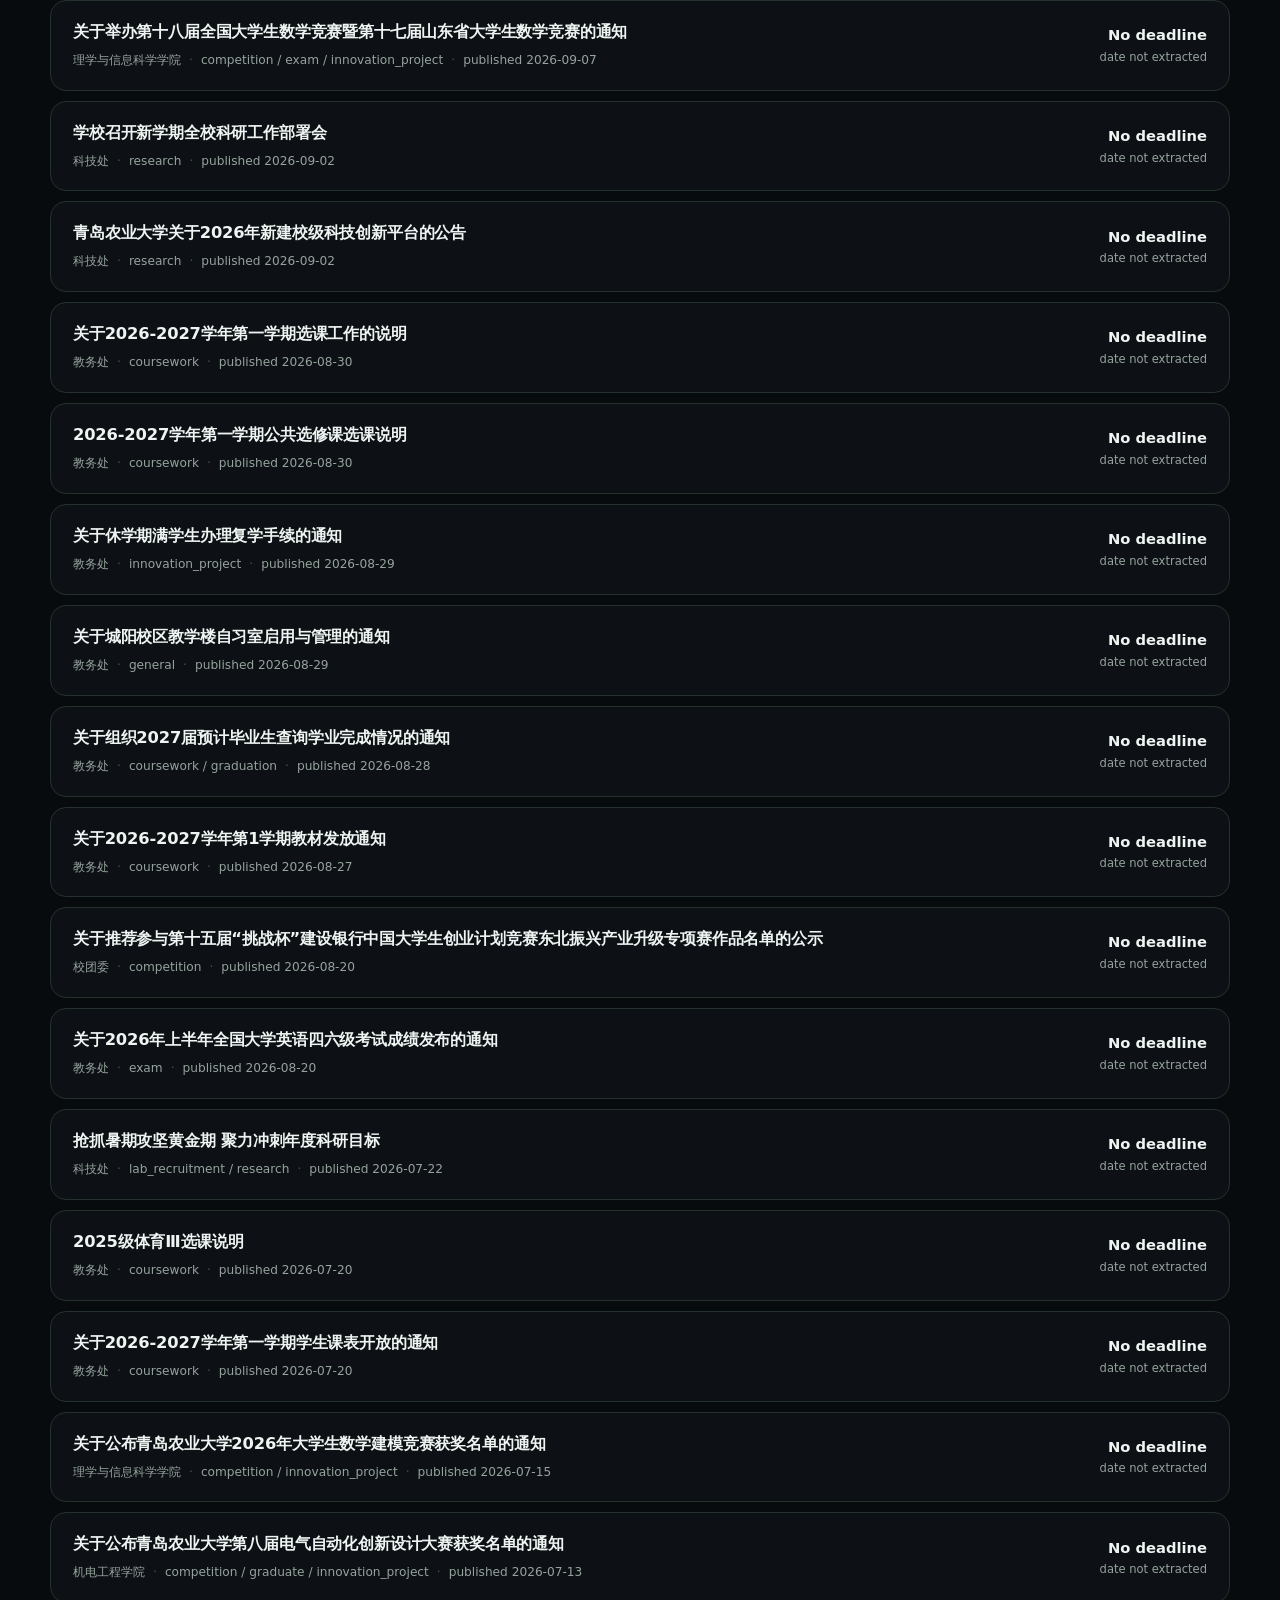
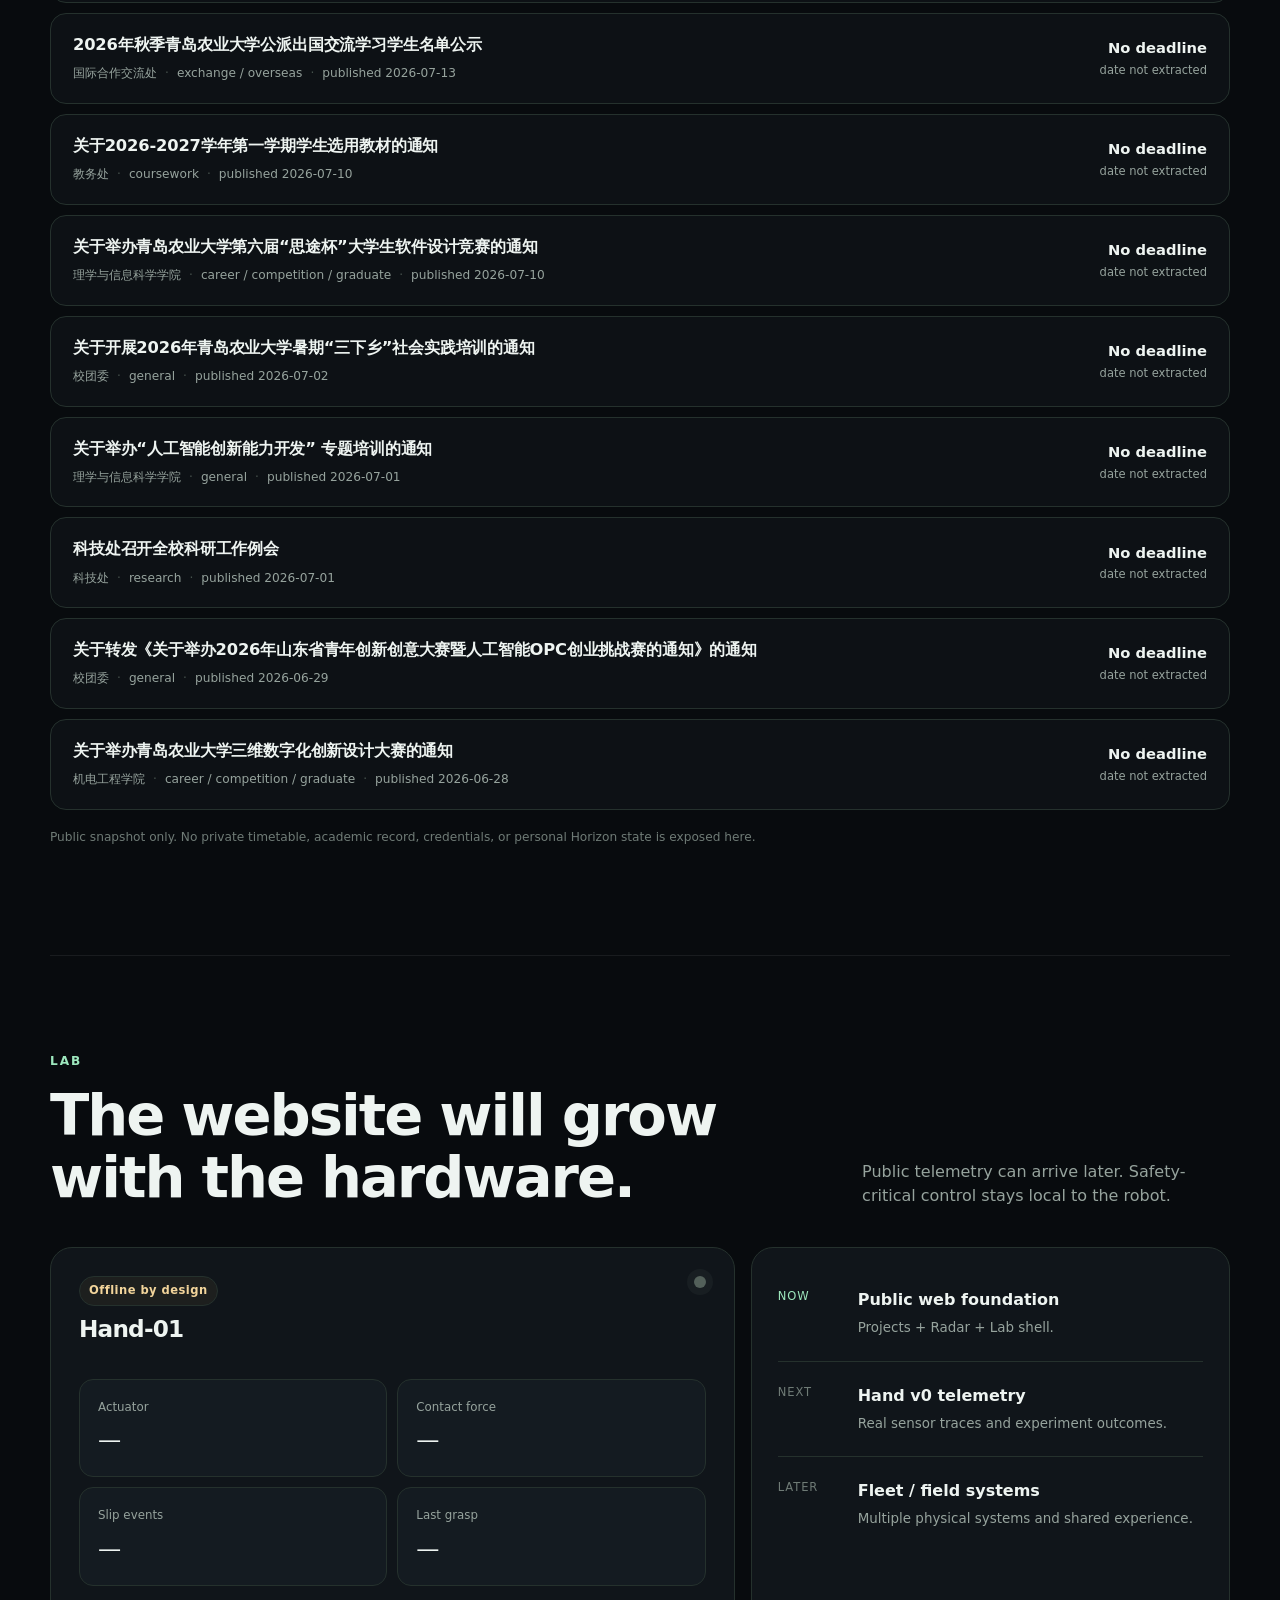
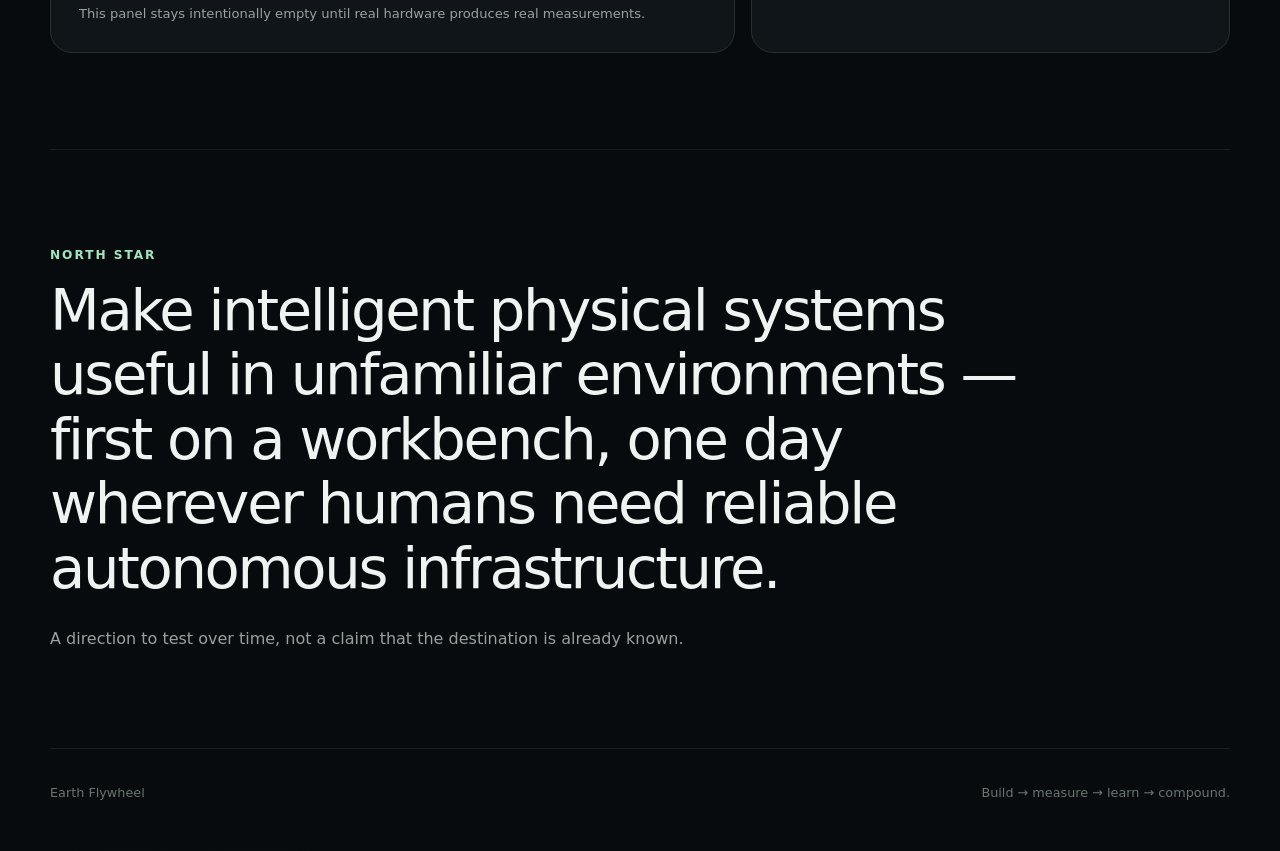
==== commit 60d09687: "Update Earth Flywheel project signals" ====
--- a/index.html
+++ b/index.html
@@ -39,7 +39,8 @@
       <div class="signal-row" aria-label="Current signals">
         <span><b>01</b> Research seed</span>
         <span><b>02</b> Public tools</span>
-        <span><b>03</b> Physical systems next</span>
+        <span><b>03</b> Agent runtime</span>
+        <span><b>04</b> Physical systems next</span>
       </div>
     </section>
 
--- a/styles.css
+++ b/styles.css
@@ -76,7 +76,7 @@
   border-radius:22px;display:flex;flex-direction:column;
 }
 .project-card.featured{grid-column:span 7}
-.project-card.muted-card{grid-column:span 5}
+.project-card.muted-card{grid-column:span 6}
 .project-topline{display:flex;justify-content:space-between;gap:12px;align-items:center;margin-bottom:28px}
 .project-index{font-size:.75rem;color:#69756f;letter-spacing:.1em}
 .status{
